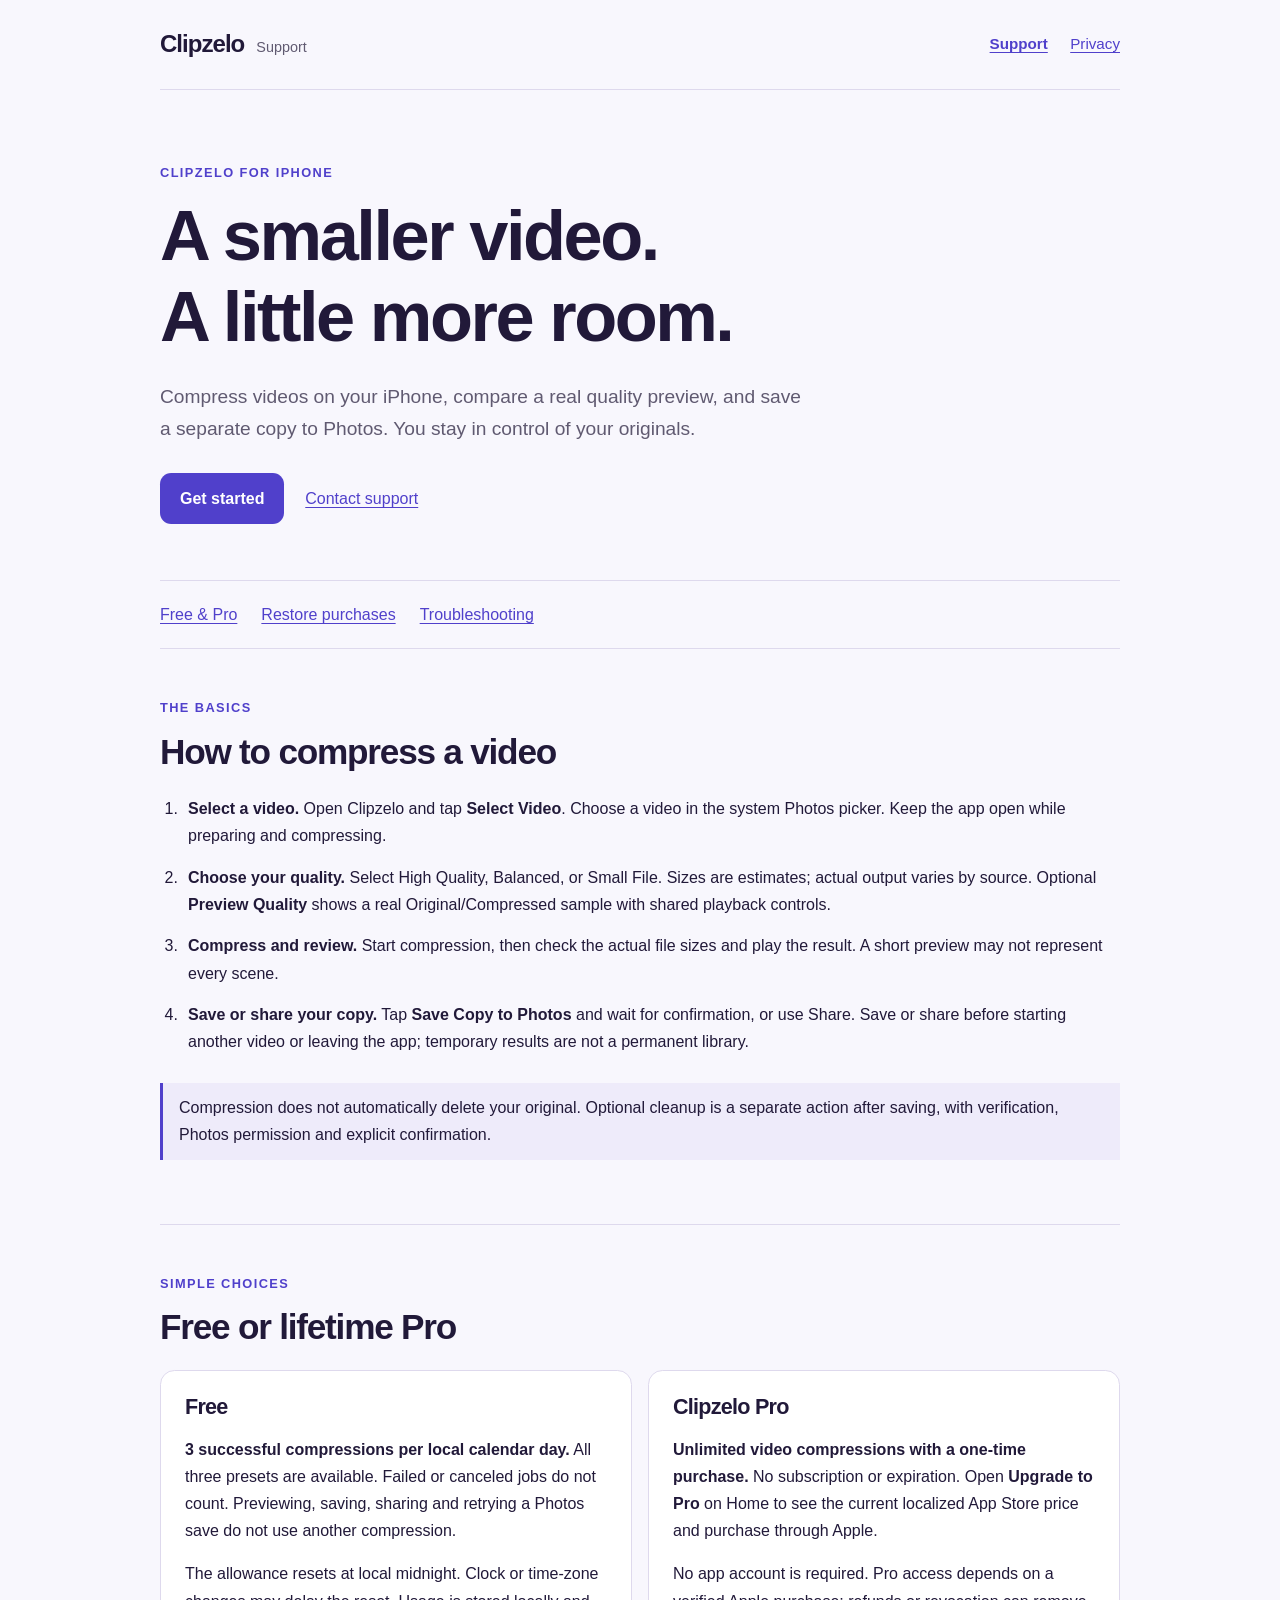
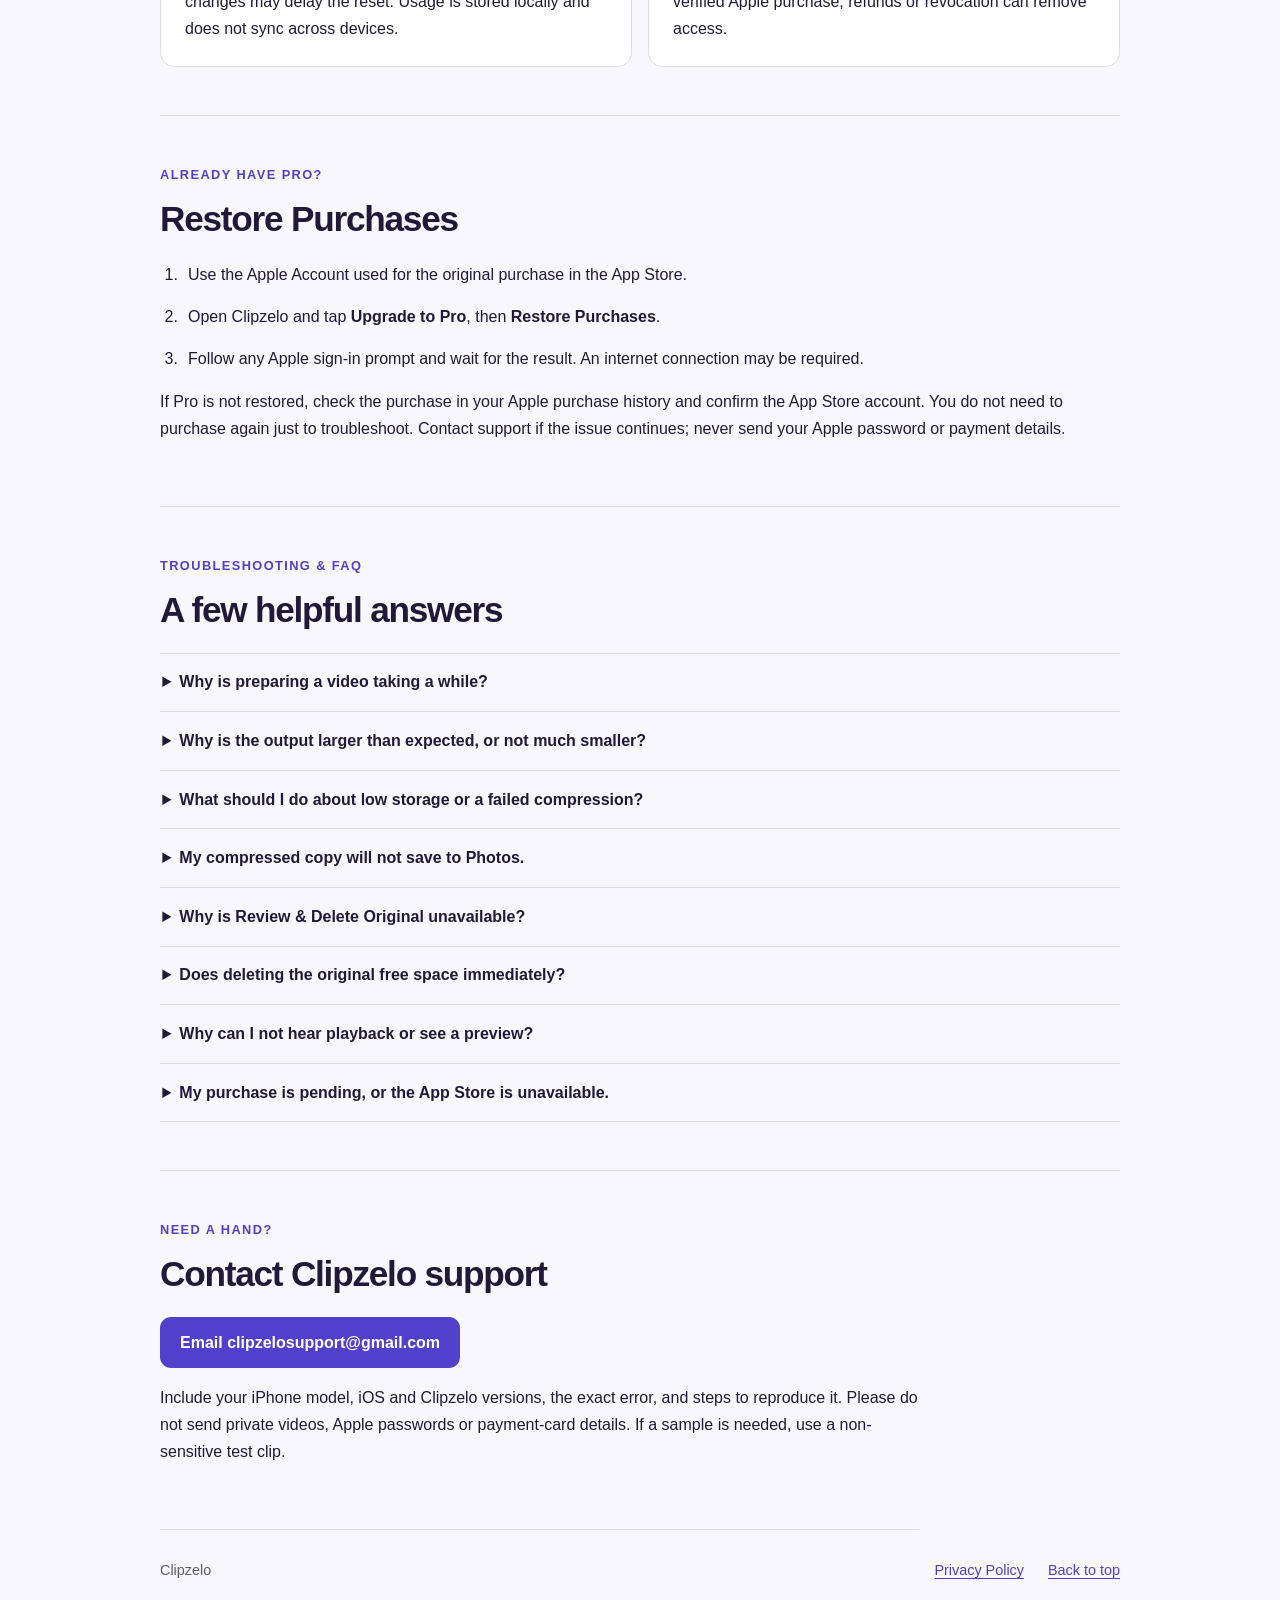
==== index.html @ e911d6bf "Publish Clipzelo support and privacy pages" ====
<!doctype html>
<html lang="en">
<head>
  <meta charset="utf-8">
  <meta name="viewport" content="width=device-width, initial-scale=1">
  <meta name="description" content="Clipzelo support: compress videos on your iPhone, understand Free and Pro, restore purchases, and find troubleshooting help.">
  <meta name="referrer" content="no-referrer">
  <title>Clipzelo Support</title>
  <link rel="stylesheet" href="styles.css">
</head>
<body>
  <a class="skip" href="#main">Skip to content</a>
  <header class="site-header wrap">
    <a class="brand" href="./" aria-label="Clipzelo Support home">Clipzelo<span>Support</span></a>
    <nav aria-label="Main navigation"><a href="./" aria-current="page">Support</a><a href="privacy.html">Privacy</a></nav>
  </header>
  <main id="main" class="wrap">
    <section class="intro" aria-labelledby="welcome">
      <p class="eyebrow">Clipzelo for iPhone</p>
      <h1 id="welcome">A smaller video.<br>A little more room.</h1>
      <p class="lead">Compress videos on your iPhone, compare a real quality preview, and save a separate copy to Photos. You stay in control of your originals.</p>
      <a class="button" href="#getting-started">Get started</a><a class="text-link" href="#contact">Contact support</a>
    </section>
    <div class="section-nav" aria-label="On this page"><a href="#plans">Free &amp; Pro</a><a href="#restore">Restore purchases</a><a href="#faq">Troubleshooting</a></div>
    <section id="getting-started" aria-labelledby="steps-title">
      <p class="eyebrow">The basics</p><h2 id="steps-title">How to compress a video</h2>
      <ol class="steps">
        <li><strong>Select a video.</strong> Open Clipzelo and tap <em>Select Video</em>. Choose a video in the system Photos picker. Keep the app open while preparing and compressing.</li>
        <li><strong>Choose your quality.</strong> Select High Quality, Balanced, or Small File. Sizes are estimates; actual output varies by source. Optional <em>Preview Quality</em> shows a real Original/Compressed sample with shared playback controls.</li>
        <li><strong>Compress and review.</strong> Start compression, then check the actual file sizes and play the result. A short preview may not represent every scene.</li>
        <li><strong>Save or share your copy.</strong> Tap <em>Save Copy to Photos</em> and wait for confirmation, or use Share. Save or share before starting another video or leaving the app; temporary results are not a permanent library.</li>
      </ol>
      <p class="note">Compression does not automatically delete your original. Optional cleanup is a separate action after saving, with verification, Photos permission and explicit confirmation.</p>
    </section>
    <section id="plans" aria-labelledby="plans-title">
      <p class="eyebrow">Simple choices</p><h2 id="plans-title">Free or lifetime Pro</h2>
      <div class="plans">
        <article><h3>Free</h3><p><strong>3 successful compressions per local calendar day.</strong> All three presets are available. Failed or canceled jobs do not count. Previewing, saving, sharing and retrying a Photos save do not use another compression.</p><p>The allowance resets at local midnight. Clock or time-zone changes may delay the reset. Usage is stored locally and does not sync across devices.</p></article>
        <article><h3>Clipzelo Pro</h3><p><strong>Unlimited video compressions with a one-time purchase.</strong> No subscription or expiration. Open <em>Upgrade to Pro</em> on Home to see the current localized App Store price and purchase through Apple.</p><p>No app account is required. Pro access depends on a verified Apple purchase; refunds or revocation can remove access.</p></article>
      </div>
    </section>
    <section id="restore" aria-labelledby="restore-title">
      <p class="eyebrow">Already have Pro?</p><h2 id="restore-title">Restore Purchases</h2>
      <ol>
        <li>Use the Apple Account used for the original purchase in the App Store.</li>
        <li>Open Clipzelo and tap <em>Upgrade to Pro</em>, then <em>Restore Purchases</em>.</li>
        <li>Follow any Apple sign-in prompt and wait for the result. An internet connection may be required.</li>
      </ol>
      <p>If Pro is not restored, check the purchase in your Apple purchase history and confirm the App Store account. You do not need to purchase again just to troubleshoot. Contact support if the issue continues; never send your Apple password or payment details.</p>
    </section>
    <section id="faq" aria-labelledby="faq-title">
      <p class="eyebrow">Troubleshooting &amp; FAQ</p><h2 id="faq-title">A few helpful answers</h2>
      <details><summary>Why is preparing a video taking a while?</summary><p>A video may need to be retrieved from iCloud Photos before Clipzelo can analyze it. Progress can be indeterminate; a delay alone does not prove a download is happening. Check connectivity and free storage. Cancel returns you to selection, but Photos may continue its underlying transfer. Photos may use cellular under your system settings; Clipzelo does not offer a Wi-Fi-only guarantee.</p></details>
      <details><summary>Why is the output larger than expected, or not much smaller?</summary><p>Estimates are approximate. Source codec, bitrate, resolution, frame rate, audio and HDR affect the result. An already efficient video may not shrink or may get larger. Try a different preset and review its actual result; smaller files can trade away visual detail. There is no guaranteed compression ratio.</p></details>
      <details><summary>What should I do about low storage or a failed compression?</summary><p>Free space in iPhone Settings, close other storage-heavy tasks and retry with a disposable or shorter video to isolate the issue. Temporary source, output and Photos-save copies can require more space than the final file. Clipzelo's storage estimates are approximate. Original videos are never automatically deleted to recover space.</p></details>
      <details><summary>My compressed copy will not save to Photos.</summary><p>Check available storage and Clipzelo's Photos permission in iPhone Settings. Retry saving from the existing result if available, or use Share to save elsewhere. A failed Photos save is not a saved copy. Do not delete the original unless you have reviewed a successfully saved copy.</p></details>
      <details><summary>Why is Review &amp; Delete Original unavailable?</summary><p>Cleanup requires a successfully saved and verified compressed copy, a resolvable exact original video and appropriate Photos access. Limited access may exclude that original, or the system picker may not supply its identifier. Keep both videos or review them manually in Photos; Clipzelo will not guess which asset to delete.</p></details>
      <details><summary>Does deleting the original free space immediately?</summary><p>Usually it moves to Recently Deleted, and iCloud Photos may sync deletion across devices. Space may not be reclaimed immediately. To review Recently Deleted, open Photos, find Recently Deleted under Utilities, and follow Apple's unlock and deletion controls. Only permanently delete media you are sure you no longer need; Clipzelo never empties Recently Deleted.</p></details>
      <details><summary>Why can I not hear playback or see a preview?</summary><p>Check device volume and audio routing, such as Bluetooth headphones. Quality comparisons start paused and muted; use full-result playback to review audio. A source may have no audio. Unsupported media or encoder settings can prevent preview/compression; keep the original and try another video. For a persistent problem, contact support with the error text.</p></details>
      <details><summary>My purchase is pending, or the App Store is unavailable.</summary><p>A pending purchase, including Ask to Buy, unlocks Pro only after Apple approval and verification. Canceling a purchase does not buy Pro. If products cannot load, check connectivity, try later, or use Restore Purchases for an existing purchase. Previously completed results remain available to save or share while they remain in the app.</p></details>
    </section>
    <section id="contact" class="contact" aria-labelledby="contact-title">
      <p class="eyebrow">Need a hand?</p><h2 id="contact-title">Contact Clipzelo support</h2>
      <p><a class="button" href="mailto:clipzelosupport@gmail.com">Email clipzelosupport@gmail.com</a></p>
      <p>Include your iPhone model, iOS and Clipzelo versions, the exact error, and steps to reproduce it. Please do not send private videos, Apple passwords or payment-card details. If a sample is needed, use a non-sensitive test clip.</p>
    </section>
  </main>
  <footer class="wrap"><span>Clipzelo</span><a href="privacy.html">Privacy Policy</a><a href="#main">Back to top</a></footer>
</body>
</html>
---- styles.css ----
:root{color-scheme:light;--ink:#211939;--muted:#605a71;--accent:#5040cb;--paper:#f8f7fd;--line:#ded9ed;--white:#fff}
*{box-sizing:border-box}html{scroll-padding-top:1.5rem}body{margin:0;background:var(--paper);color:var(--ink);font:1rem/1.7 -apple-system,BlinkMacSystemFont,"Segoe UI",sans-serif}a{color:var(--accent);text-underline-offset:.2em}a:hover{text-decoration-thickness:2px}a:focus-visible,summary:focus-visible{outline:3px solid var(--accent);outline-offset:5px;border-radius:3px}.wrap{width:min(100% - 3rem,960px);margin-inline:auto}.site-header{display:flex;align-items:center;justify-content:space-between;gap:1.5rem;padding-block:1.5rem;border-bottom:1px solid var(--line)}.brand{color:var(--ink);font-weight:750;font-size:1.5rem;text-decoration:none;letter-spacing:-.04em}.brand span{margin-left:.75rem;font-weight:400;font-size:.9rem;letter-spacing:0;color:var(--muted)}nav{display:flex;gap:1.4rem}nav a{font-size:.95rem}nav a[aria-current]{font-weight:700}.intro{padding-block:4.5rem 3.5rem;max-width:760px}.eyebrow{margin:0 0 .8rem;color:var(--accent);font-size:.8rem;letter-spacing:.11em;text-transform:uppercase;font-weight:700}h1,h2,h3{line-height:1.15;letter-spacing:-.035em}h1{font-size:clamp(2.4rem,7vw,4.4rem);margin:0 0 1.4rem;font-weight:750}h2{font-size:clamp(1.7rem,4vw,2.2rem);margin:0 0 1.4rem}h3{font-size:1.35rem;margin:0 0 1rem}p{margin:0 0 1rem}.lead{font-size:1.2rem;color:var(--muted);max-width:650px;margin-bottom:1.7rem}.button{display:inline-block;background:var(--accent);color:var(--white);text-decoration:none;font-weight:650;padding:.75rem 1.25rem;border-radius:.7rem;min-height:48px}.button:hover{background:#3d2faa}.text-link{display:inline-block;margin:.75rem 0 .75rem 1.3rem}.section-nav{display:flex;flex-wrap:wrap;gap:.4rem 1.5rem;border-block:1px solid var(--line);padding:1rem 0}.section-nav a{padding:.25rem 0}section:not(.intro){padding-block:3rem;border-bottom:1px solid var(--line)}ol{padding-left:1.4rem}li{padding-left:.35rem;margin-bottom:.9rem}li:last-child{margin-bottom:0}em{font-style:normal;font-weight:600}.note{border-left:3px solid var(--accent);padding:.7rem 1rem;background:#eeebfa;margin-top:1.7rem}.plans{display:grid;grid-template-columns:1fr 1fr;gap:1rem}.plans article{padding:1.5rem;background:var(--white);border:1px solid var(--line);border-radius:.9rem}.plans p:last-child{margin-bottom:0}details{border-top:1px solid var(--line)}details:last-child{border-bottom:1px solid var(--line)}summary{cursor:pointer;padding:1.05rem .15rem;font-weight:650;line-height:1.5}details p{padding:.1rem 1.3rem .9rem .15rem;color:var(--muted)}.contact{max-width:760px}.muted{color:var(--muted);font-size:.9rem}.policy{max-width:780px}.policy .intro{padding-bottom:1.8rem}.policy section:not(.intro){padding-block:2rem}.policy h2{font-size:1.6rem}footer{display:flex;flex-wrap:wrap;gap:.5rem 1.5rem;padding-block:1.7rem 2.5rem;font-size:.9rem;color:var(--muted)}footer span{margin-right:auto}.skip{position:absolute;left:1rem;top:-5rem;background:var(--white);padding:.7rem;z-index:2}.skip:focus{top:1rem}@media(max-width:600px){.wrap{width:calc(100% - 2rem)}.site-header{gap:1rem;padding-block:1.1rem}.brand span{display:none}nav{gap:1rem}.intro{padding-block:3rem 2.4rem}.plans{grid-template-columns:1fr}section:not(.intro){padding-block:2.3rem}.text-link{margin-left:1rem}.plans article{padding:1.3rem}footer span{flex-basis:100%}}@media(prefers-reduced-motion:no-preference){html{scroll-behavior:smooth}}
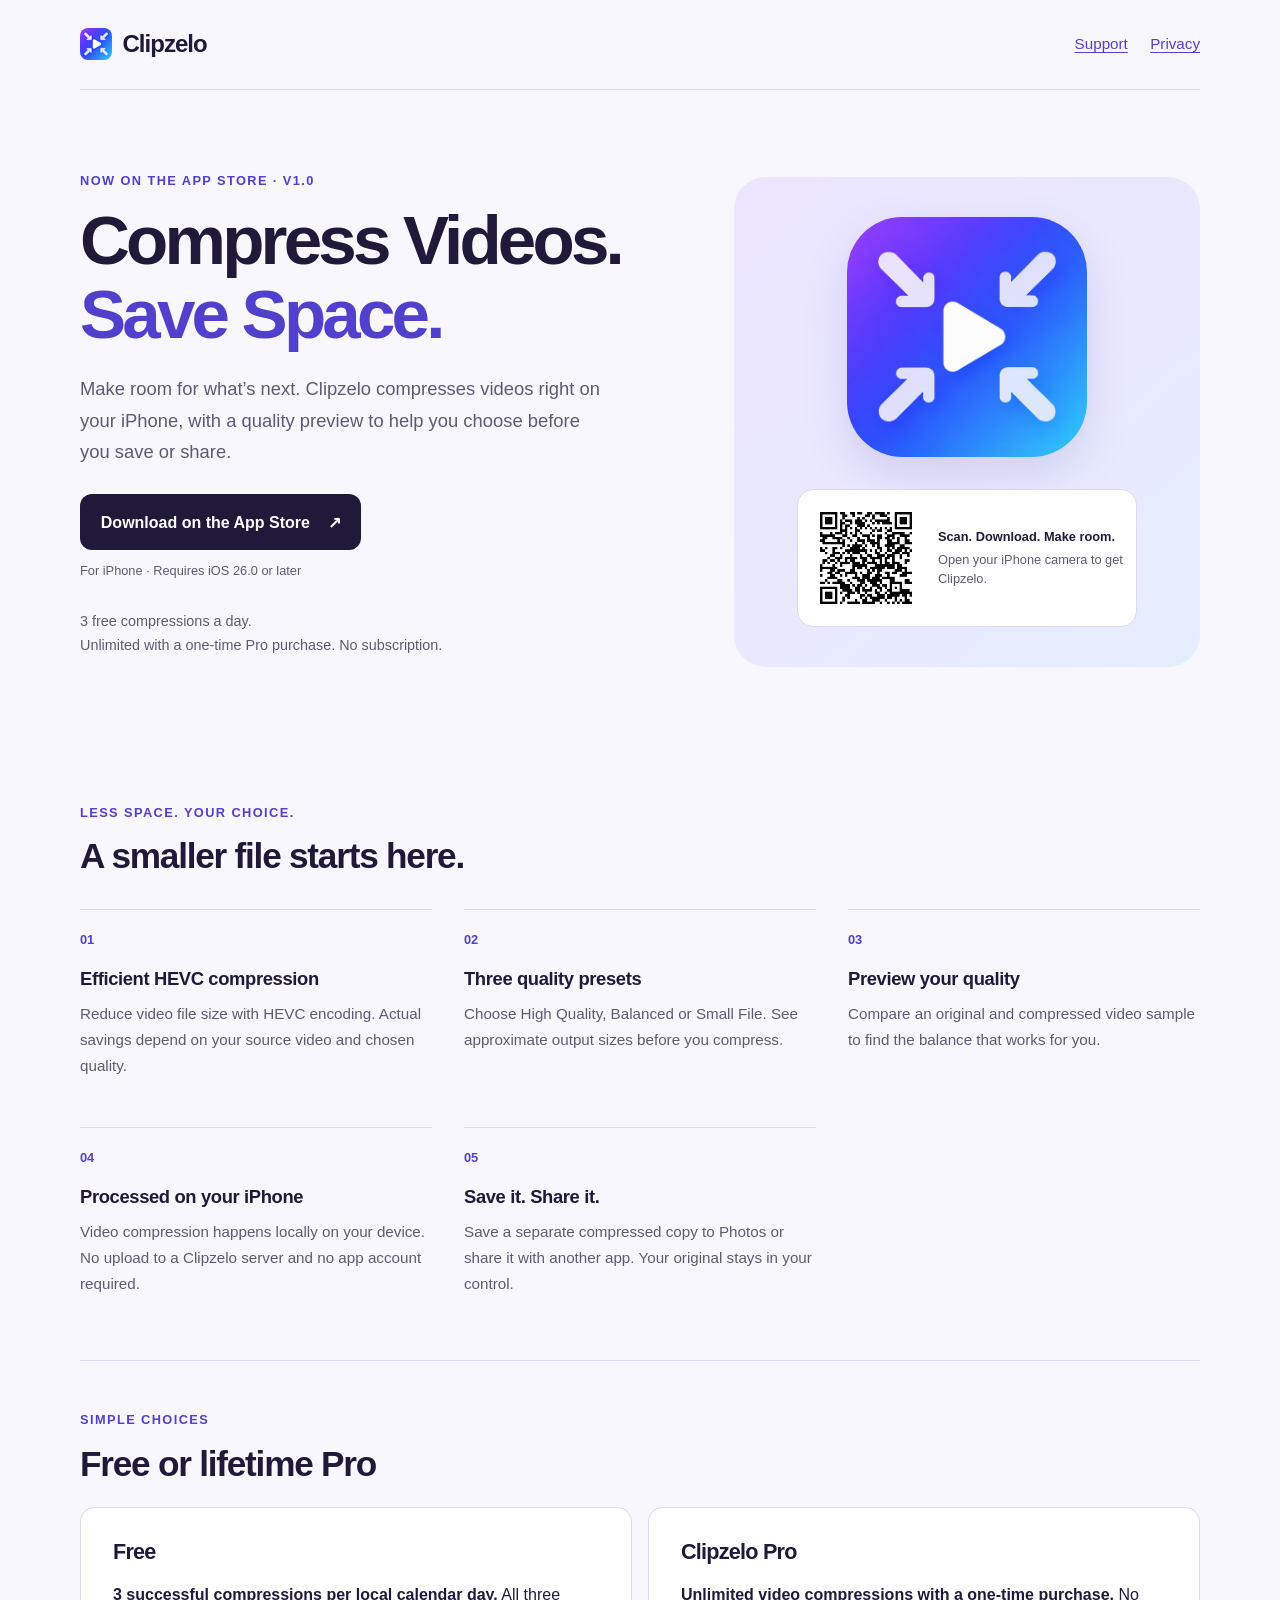
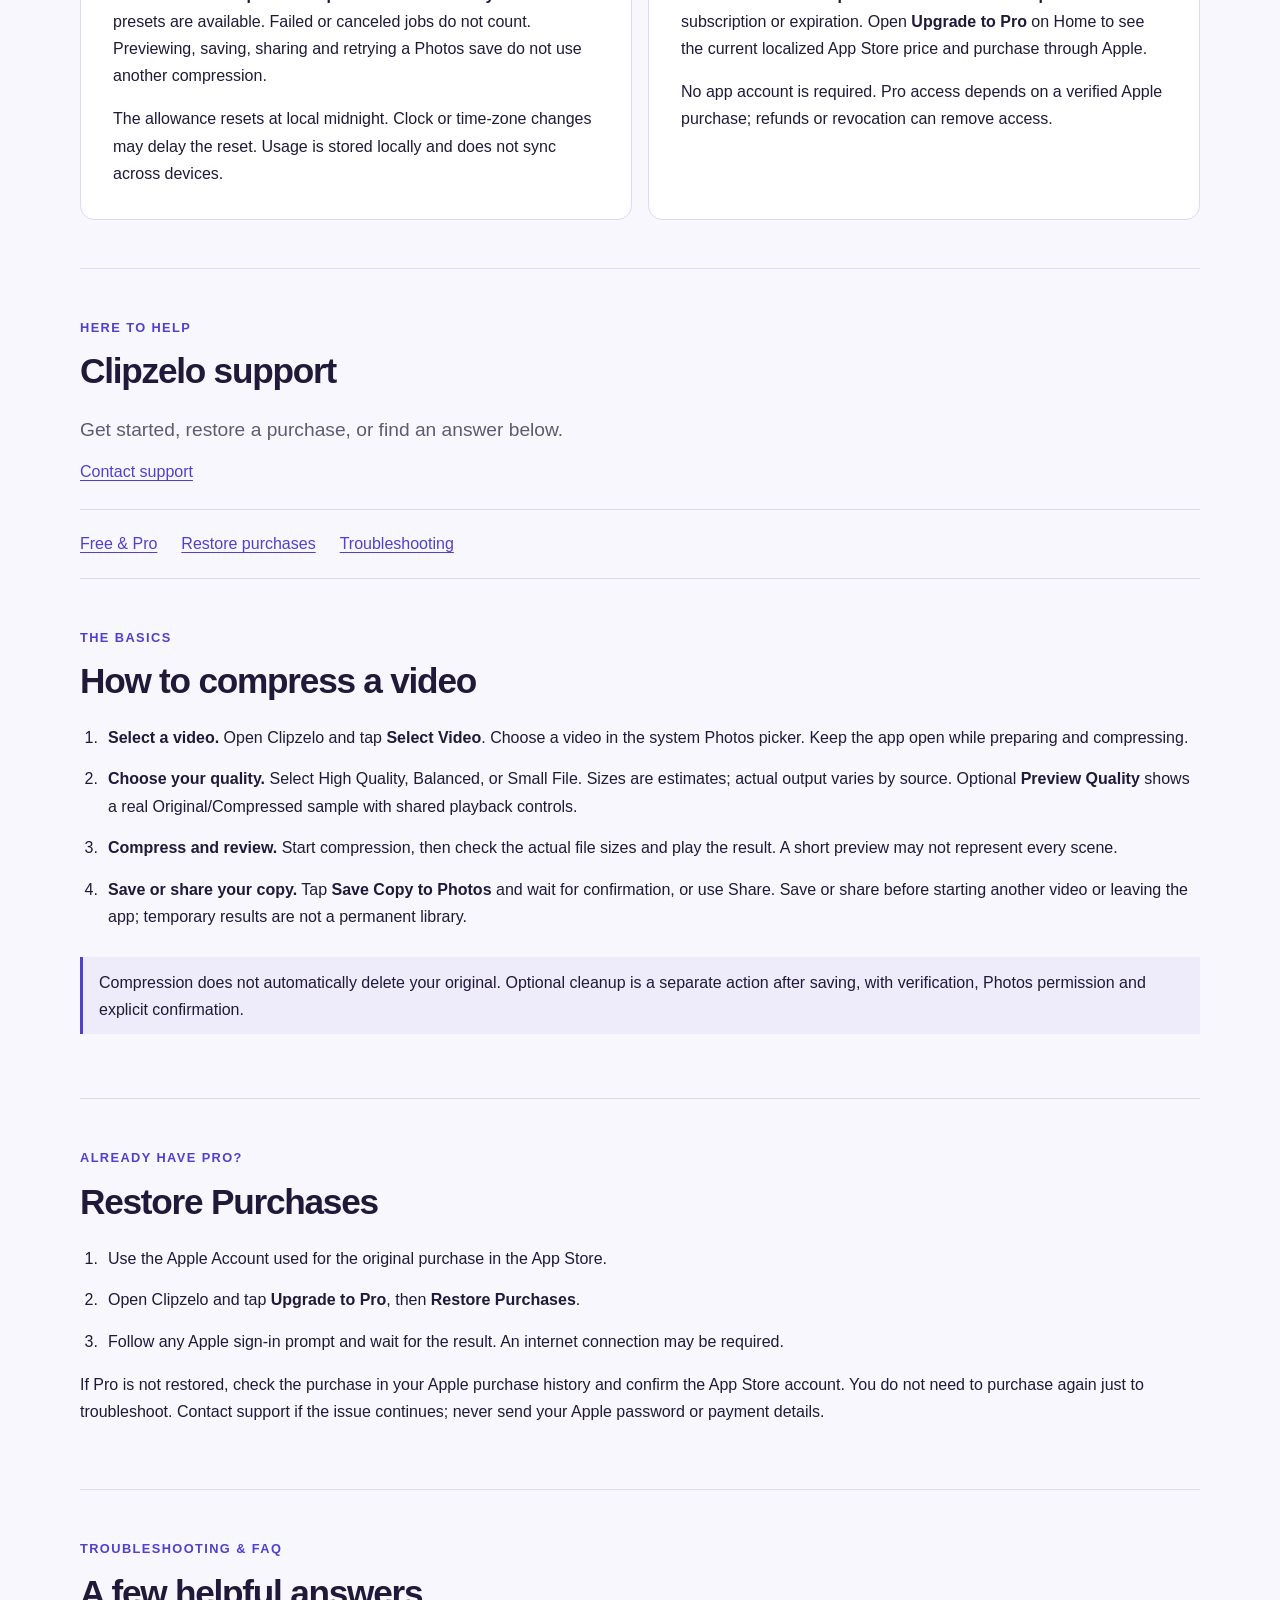
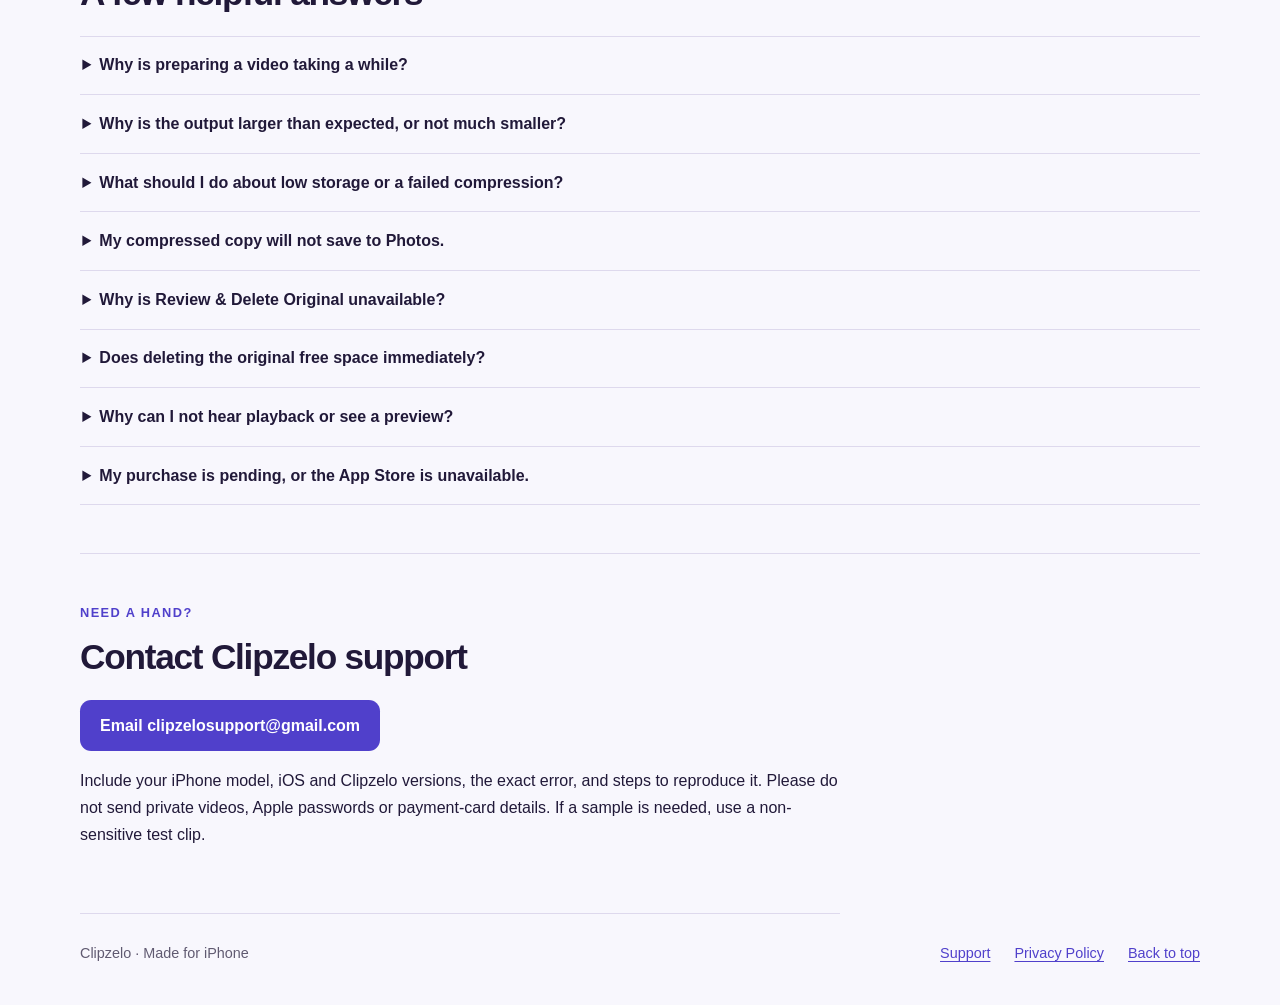
==== commit 18778691: "Add App Store launch landing page while preserving support URLs" ====
--- a/index.html
+++ b/index.html
@@ -3,23 +3,70 @@
 <head>
   <meta charset="utf-8">
   <meta name="viewport" content="width=device-width, initial-scale=1">
-  <meta name="description" content="Clipzelo support: compress videos on your iPhone, understand Free and Pro, restore purchases, and find troubleshooting help.">
+  <meta name="description" content="Compress videos on your iPhone with HEVC, three quality presets and a video preview. Get 3 free compressions daily, or unlimited with one-time Pro.">
   <meta name="referrer" content="no-referrer">
-  <title>Clipzelo Support</title>
+  <title>Clipzelo — Compress Videos. Save Space.</title>
+  <link rel="canonical" href="https://liuyuw.github.io/clipzelo-support/">
+  <meta property="og:type" content="website">
+  <meta property="og:site_name" content="Clipzelo">
+  <meta property="og:title" content="Clipzelo — Compress Videos. Save Space.">
+  <meta property="og:description" content="On-device video compression for iPhone. Preview your quality, save a smaller copy, and share. 3 free compressions daily. One-time Pro for unlimited.">
+  <meta property="og:url" content="https://liuyuw.github.io/clipzelo-support/">
+  <meta property="og:image" content="https://liuyuw.github.io/clipzelo-support/assets/app-icon.png">
+  <meta property="og:image:width" content="512">
+  <meta property="og:image:height" content="512">
+  <meta property="og:image:alt" content="Clipzelo app icon: inward arrows around a play symbol on a purple and blue background">
+  <meta name="twitter:card" content="summary">
+  <link rel="icon" type="image/png" sizes="32x32" href="assets/favicon.png">
+  <link rel="apple-touch-icon" sizes="180x180" href="assets/apple-touch-icon.png">
   <link rel="stylesheet" href="styles.css">
 </head>
-<body>
+<body class="landing">
   <a class="skip" href="#main">Skip to content</a>
   <header class="site-header wrap">
-    <a class="brand" href="./" aria-label="Clipzelo Support home">Clipzelo<span>Support</span></a>
-    <nav aria-label="Main navigation"><a href="./" aria-current="page">Support</a><a href="privacy.html">Privacy</a></nav>
+    <a class="brand product-brand" href="./" aria-label="Clipzelo home"><img src="assets/favicon.png" width="32" height="32" alt="">Clipzelo</a>
+    <nav aria-label="Main navigation"><a href="#support">Support</a><a href="privacy.html">Privacy</a></nav>
   </header>
   <main id="main" class="wrap">
-    <section class="intro" aria-labelledby="welcome">
-      <p class="eyebrow">Clipzelo for iPhone</p>
-      <h1 id="welcome">A smaller video.<br>A little more room.</h1>
-      <p class="lead">Compress videos on your iPhone, compare a real quality preview, and save a separate copy to Photos. You stay in control of your originals.</p>
-      <a class="button" href="#getting-started">Get started</a><a class="text-link" href="#contact">Contact support</a>
+    <section class="hero" aria-labelledby="welcome">
+      <div class="hero-copy">
+        <p class="eyebrow">Now on the App Store · v1.0</p>
+        <h1 id="welcome">Compress Videos.<br><span>Save Space.</span></h1>
+        <p class="lead">Make room for what’s next. Clipzelo compresses videos right on your iPhone, with a quality preview to help you choose before you save or share.</p>
+        <a class="store-link" href="https://apps.apple.com/us/app/clipzelo-video-compressor/id6824147929">Download on the App Store <span aria-hidden="true">↗</span></a>
+        <p class="download-note">For iPhone · Requires iOS 26.0 or later</p>
+        <p class="hero-plan">3 free compressions a day.<br>Unlimited with a one-time Pro purchase. No subscription.</p>
+      </div>
+      <div class="hero-art">
+        <img class="app-icon" src="assets/app-icon.png" width="512" height="512" alt="Clipzelo app icon: inward arrows around a play symbol">
+        <div class="qr-card">
+          <a href="https://apps.apple.com/us/app/clipzelo-video-compressor/id6824147929" aria-label="Open Clipzelo on the App Store"><img src="assets/app-store-qr.png" width="360" height="360" alt="QR code linking to Clipzelo’s official App Store page"></a>
+          <p><strong>Scan. Download. Make room.</strong><br>Open your iPhone camera to get Clipzelo.</p>
+        </div>
+      </div>
+    </section>
+    <section class="features-section" aria-labelledby="features-title">
+      <p class="eyebrow">Less space. Your choice.</p>
+      <h2 id="features-title">A smaller file starts here.</h2>
+      <div class="features">
+        <article><span class="feature-number" aria-hidden="true">01</span><h3>Efficient HEVC compression</h3><p>Reduce video file size with HEVC encoding. Actual savings depend on your source video and chosen quality.</p></article>
+        <article><span class="feature-number" aria-hidden="true">02</span><h3>Three quality presets</h3><p>Choose High Quality, Balanced or Small File. See approximate output sizes before you compress.</p></article>
+        <article><span class="feature-number" aria-hidden="true">03</span><h3>Preview your quality</h3><p>Compare an original and compressed video sample to find the balance that works for you.</p></article>
+        <article><span class="feature-number" aria-hidden="true">04</span><h3>Processed on your iPhone</h3><p>Video compression happens locally on your device. No upload to a Clipzelo server and no app account required.</p></article>
+        <article><span class="feature-number" aria-hidden="true">05</span><h3>Save it. Share it.</h3><p>Save a separate compressed copy to Photos or share it with another app. Your original stays in your control.</p></article>
+      </div>
+    </section>
+    <section id="plans" aria-labelledby="plans-title">
+      <p class="eyebrow">Simple choices</p><h2 id="plans-title">Free or lifetime Pro</h2>
+      <div class="plans">
+        <article><h3>Free</h3><p><strong>3 successful compressions per local calendar day.</strong> All three presets are available. Failed or canceled jobs do not count. Previewing, saving, sharing and retrying a Photos save do not use another compression.</p><p>The allowance resets at local midnight. Clock or time-zone changes may delay the reset. Usage is stored locally and does not sync across devices.</p></article>
+        <article><h3>Clipzelo Pro</h3><p><strong>Unlimited video compressions with a one-time purchase.</strong> No subscription or expiration. Open <em>Upgrade to Pro</em> on Home to see the current localized App Store price and purchase through Apple.</p><p>No app account is required. Pro access depends on a verified Apple purchase; refunds or revocation can remove access.</p></article>
+      </div>
+    </section>
+    <section id="support" class="support-intro" aria-labelledby="support-title">
+      <p class="eyebrow">Here to help</p><h2 id="support-title">Clipzelo support</h2>
+      <p class="lead">Get started, restore a purchase, or find an answer below.</p>
+      <a href="#contact">Contact support</a>
     </section>
     <div class="section-nav" aria-label="On this page"><a href="#plans">Free &amp; Pro</a><a href="#restore">Restore purchases</a><a href="#faq">Troubleshooting</a></div>
     <section id="getting-started" aria-labelledby="steps-title">
@@ -31,13 +78,6 @@
         <li><strong>Save or share your copy.</strong> Tap <em>Save Copy to Photos</em> and wait for confirmation, or use Share. Save or share before starting another video or leaving the app; temporary results are not a permanent library.</li>
       </ol>
       <p class="note">Compression does not automatically delete your original. Optional cleanup is a separate action after saving, with verification, Photos permission and explicit confirmation.</p>
-    </section>
-    <section id="plans" aria-labelledby="plans-title">
-      <p class="eyebrow">Simple choices</p><h2 id="plans-title">Free or lifetime Pro</h2>
-      <div class="plans">
-        <article><h3>Free</h3><p><strong>3 successful compressions per local calendar day.</strong> All three presets are available. Failed or canceled jobs do not count. Previewing, saving, sharing and retrying a Photos save do not use another compression.</p><p>The allowance resets at local midnight. Clock or time-zone changes may delay the reset. Usage is stored locally and does not sync across devices.</p></article>
-        <article><h3>Clipzelo Pro</h3><p><strong>Unlimited video compressions with a one-time purchase.</strong> No subscription or expiration. Open <em>Upgrade to Pro</em> on Home to see the current localized App Store price and purchase through Apple.</p><p>No app account is required. Pro access depends on a verified Apple purchase; refunds or revocation can remove access.</p></article>
-      </div>
     </section>
     <section id="restore" aria-labelledby="restore-title">
       <p class="eyebrow">Already have Pro?</p><h2 id="restore-title">Restore Purchases</h2>
@@ -65,6 +105,6 @@
       <p>Include your iPhone model, iOS and Clipzelo versions, the exact error, and steps to reproduce it. Please do not send private videos, Apple passwords or payment-card details. If a sample is needed, use a non-sensitive test clip.</p>
     </section>
   </main>
-  <footer class="wrap"><span>Clipzelo</span><a href="privacy.html">Privacy Policy</a><a href="#main">Back to top</a></footer>
+  <footer class="wrap"><span>Clipzelo · Made for iPhone</span><a href="#support">Support</a><a href="privacy.html">Privacy Policy</a><a href="#main">Back to top</a></footer>
 </body>
 </html>
--- a/styles.css
+++ b/styles.css
@@ -1,2 +1,46 @@
 :root{color-scheme:light;--ink:#211939;--muted:#605a71;--accent:#5040cb;--paper:#f8f7fd;--line:#ded9ed;--white:#fff}
 *{box-sizing:border-box}html{scroll-padding-top:1.5rem}body{margin:0;background:var(--paper);color:var(--ink);font:1rem/1.7 -apple-system,BlinkMacSystemFont,"Segoe UI",sans-serif}a{color:var(--accent);text-underline-offset:.2em}a:hover{text-decoration-thickness:2px}a:focus-visible,summary:focus-visible{outline:3px solid var(--accent);outline-offset:5px;border-radius:3px}.wrap{width:min(100% - 3rem,960px);margin-inline:auto}.site-header{display:flex;align-items:center;justify-content:space-between;gap:1.5rem;padding-block:1.5rem;border-bottom:1px solid var(--line)}.brand{color:var(--ink);font-weight:750;font-size:1.5rem;text-decoration:none;letter-spacing:-.04em}.brand span{margin-left:.75rem;font-weight:400;font-size:.9rem;letter-spacing:0;color:var(--muted)}nav{display:flex;gap:1.4rem}nav a{font-size:.95rem}nav a[aria-current]{font-weight:700}.intro{padding-block:4.5rem 3.5rem;max-width:760px}.eyebrow{margin:0 0 .8rem;color:var(--accent);font-size:.8rem;letter-spacing:.11em;text-transform:uppercase;font-weight:700}h1,h2,h3{line-height:1.15;letter-spacing:-.035em}h1{font-size:clamp(2.4rem,7vw,4.4rem);margin:0 0 1.4rem;font-weight:750}h2{font-size:clamp(1.7rem,4vw,2.2rem);margin:0 0 1.4rem}h3{font-size:1.35rem;margin:0 0 1rem}p{margin:0 0 1rem}.lead{font-size:1.2rem;color:var(--muted);max-width:650px;margin-bottom:1.7rem}.button{display:inline-block;background:var(--accent);color:var(--white);text-decoration:none;font-weight:650;padding:.75rem 1.25rem;border-radius:.7rem;min-height:48px}.button:hover{background:#3d2faa}.text-link{display:inline-block;margin:.75rem 0 .75rem 1.3rem}.section-nav{display:flex;flex-wrap:wrap;gap:.4rem 1.5rem;border-block:1px solid var(--line);padding:1rem 0}.section-nav a{padding:.25rem 0}section:not(.intro){padding-block:3rem;border-bottom:1px solid var(--line)}ol{padding-left:1.4rem}li{padding-left:.35rem;margin-bottom:.9rem}li:last-child{margin-bottom:0}em{font-style:normal;font-weight:600}.note{border-left:3px solid var(--accent);padding:.7rem 1rem;background:#eeebfa;margin-top:1.7rem}.plans{display:grid;grid-template-columns:1fr 1fr;gap:1rem}.plans article{padding:1.5rem;background:var(--white);border:1px solid var(--line);border-radius:.9rem}.plans p:last-child{margin-bottom:0}details{border-top:1px solid var(--line)}details:last-child{border-bottom:1px solid var(--line)}summary{cursor:pointer;padding:1.05rem .15rem;font-weight:650;line-height:1.5}details p{padding:.1rem 1.3rem .9rem .15rem;color:var(--muted)}.contact{max-width:760px}.muted{color:var(--muted);font-size:.9rem}.policy{max-width:780px}.policy .intro{padding-bottom:1.8rem}.policy section:not(.intro){padding-block:2rem}.policy h2{font-size:1.6rem}footer{display:flex;flex-wrap:wrap;gap:.5rem 1.5rem;padding-block:1.7rem 2.5rem;font-size:.9rem;color:var(--muted)}footer span{margin-right:auto}.skip{position:absolute;left:1rem;top:-5rem;background:var(--white);padding:.7rem;z-index:2}.skip:focus{top:1rem}@media(max-width:600px){.wrap{width:calc(100% - 2rem)}.site-header{gap:1rem;padding-block:1.1rem}.brand span{display:none}nav{gap:1rem}.intro{padding-block:3rem 2.4rem}.plans{grid-template-columns:1fr}section:not(.intro){padding-block:2.3rem}.text-link{margin-left:1rem}.plans article{padding:1.3rem}footer span{flex-basis:100%}}@media(prefers-reduced-motion:no-preference){html{scroll-behavior:smooth}}
+
+/* Product landing page; the original support and policy styles remain shared. */
+.landing .wrap{max-width:1120px;width:min(100% - 3rem,1120px)}
+.product-brand{display:inline-flex;align-items:center;gap:.65rem}
+.product-brand img{border-radius:8px}
+.landing .hero{display:grid;grid-template-columns:1.3fr 1fr;align-items:center;gap:3rem;padding-block:5rem;border:0}
+.hero h1{font-size:clamp(2.8rem,5.4vw,4.8rem);line-height:1.06;letter-spacing:-.055em}
+.hero h1 span{color:var(--accent)}
+.hero .lead{max-width:530px;font-size:1.15rem}
+.store-link{display:inline-flex;align-items:center;gap:1.1rem;padding:.9rem 1.3rem;border-radius:.75rem;background:#211939;color:white;text-decoration:none;font-size:1rem;font-weight:650;min-height:52px}
+.store-link:hover{background:#3d2faa}
+.download-note{font-size:.8rem;color:var(--muted);margin:.6rem 0 1.7rem}
+.hero-plan{font-size:.9rem;color:var(--muted)}
+.hero-art{display:flex;flex-direction:column;align-items:center;gap:2rem;padding:2.5rem 1rem;background:linear-gradient(140deg,#ece5ff,#e6edff);border-radius:2rem}
+.app-icon{width:clamp(150px,19vw,240px);height:auto;border-radius:23%;box-shadow:0 18px 45px #473d9d26}
+.qr-card{display:flex;align-items:center;gap:1rem;background:white;border:1px solid var(--line);border-radius:1rem;padding:.75rem;max-width:340px}
+.qr-card a{flex-shrink:0;display:block;line-height:0;border-radius:.3rem}
+.qr-card img{width:112px;height:112px}
+.qr-card p{margin:0;font-size:.8rem;line-height:1.5;color:var(--muted)}
+.qr-card strong{display:inline-block;color:var(--ink);margin-bottom:.25rem}
+.features{display:grid;grid-template-columns:repeat(3,1fr);gap:2rem;margin-top:2rem}
+.features article{border-top:1px solid var(--line);padding-top:1.2rem}
+.feature-number{display:block;color:var(--accent);font-size:.8rem;font-weight:700;margin-bottom:1rem}
+.features h3{font-size:1.15rem;line-height:1.3;letter-spacing:-.02em;margin-bottom:.65rem}
+.features p{color:var(--muted);font-size:.95rem}
+.landing .plans article{padding:2rem}
+.landing .support-intro{border-bottom:0;padding-bottom:1.5rem}
+.support-intro .lead{margin-bottom:.7rem}
+@media(max-width:800px){
+  .landing .hero{grid-template-columns:1fr;gap:2rem;padding-block:3rem}
+  .hero-copy{max-width:620px}
+  .hero-art{grid-row:1;padding:1.25rem;background:none;align-items:flex-start}
+  .app-icon{width:112px}
+  .qr-card{display:none}
+  .features{grid-template-columns:repeat(2,1fr);gap:1.5rem}
+}
+@media(max-width:600px){
+  .landing .wrap{width:calc(100% - 2rem)}
+  .landing .hero{gap:1rem;padding-top:2rem}
+  .hero-art{padding:0 0 1rem}
+  .features{grid-template-columns:1fr;gap:1rem}
+  .landing .plans article{padding:1.3rem}
+  .contact .button{overflow-wrap:anywhere}
+}
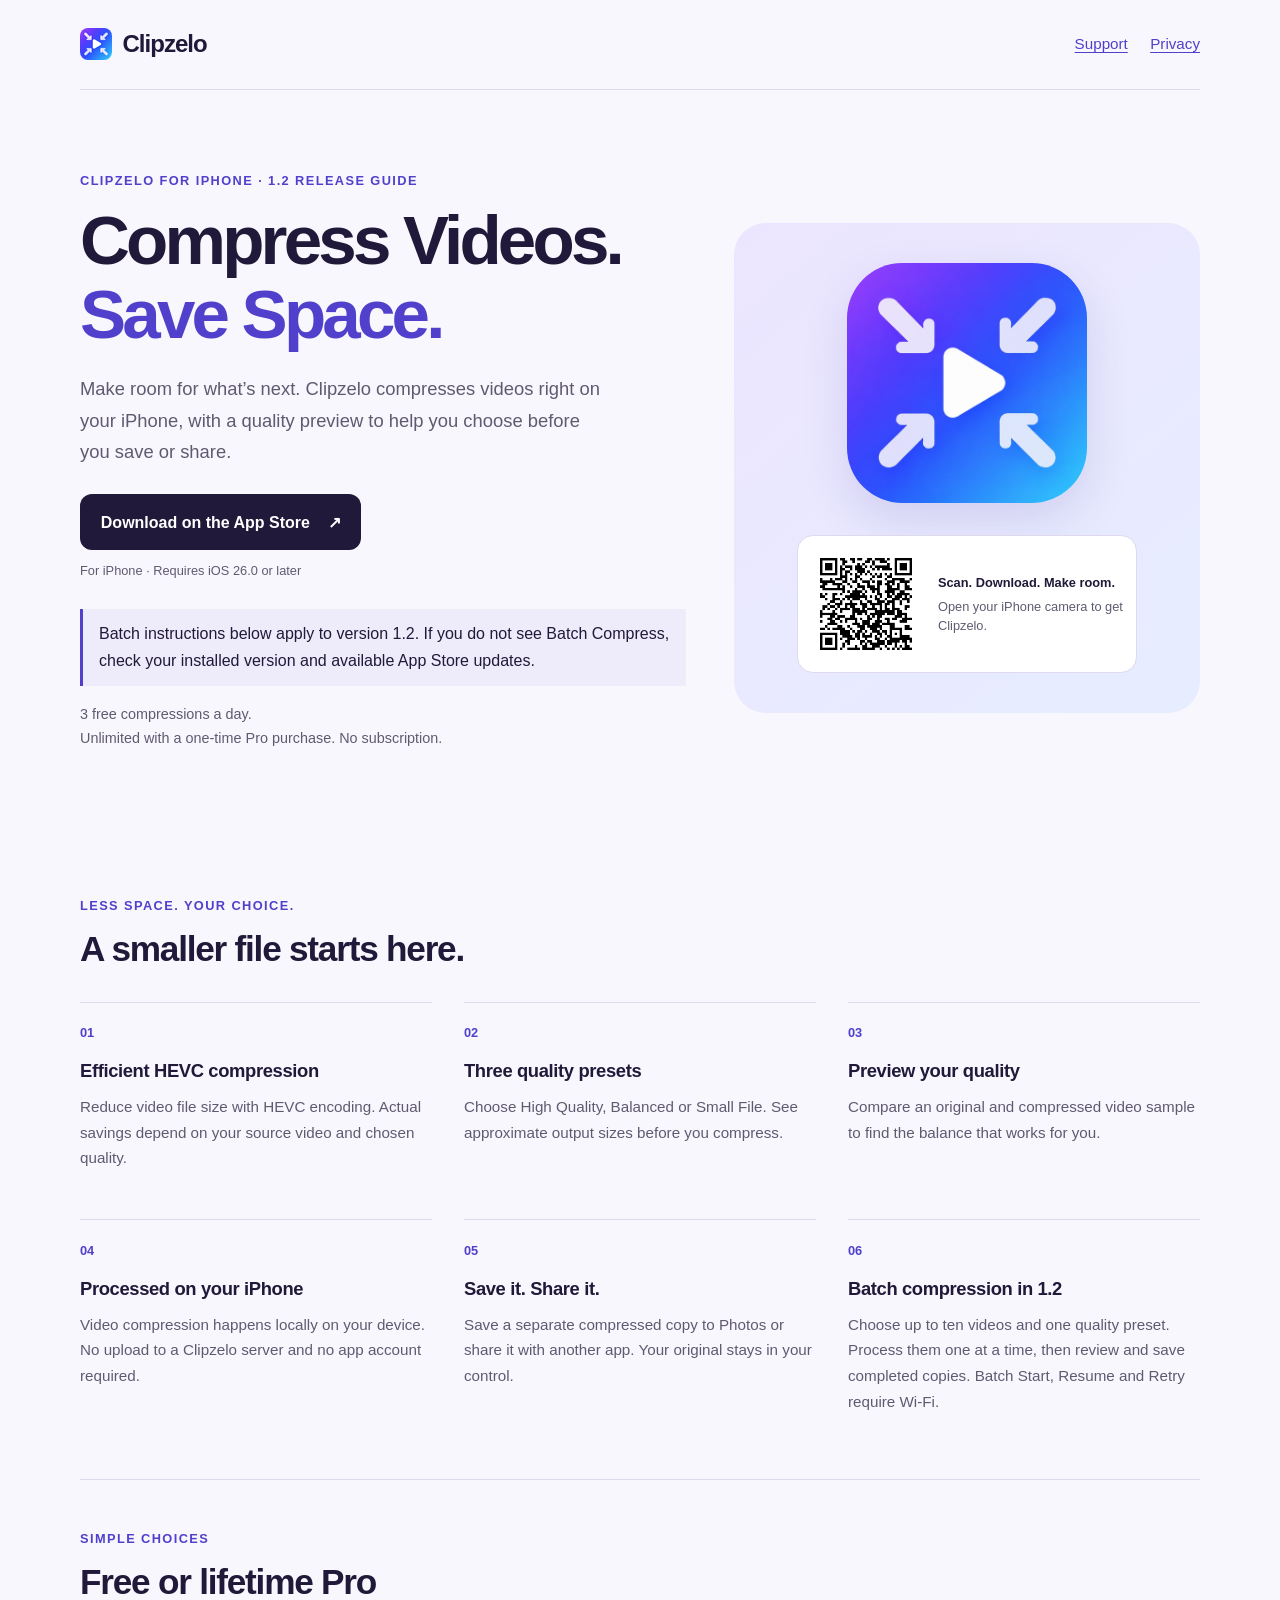
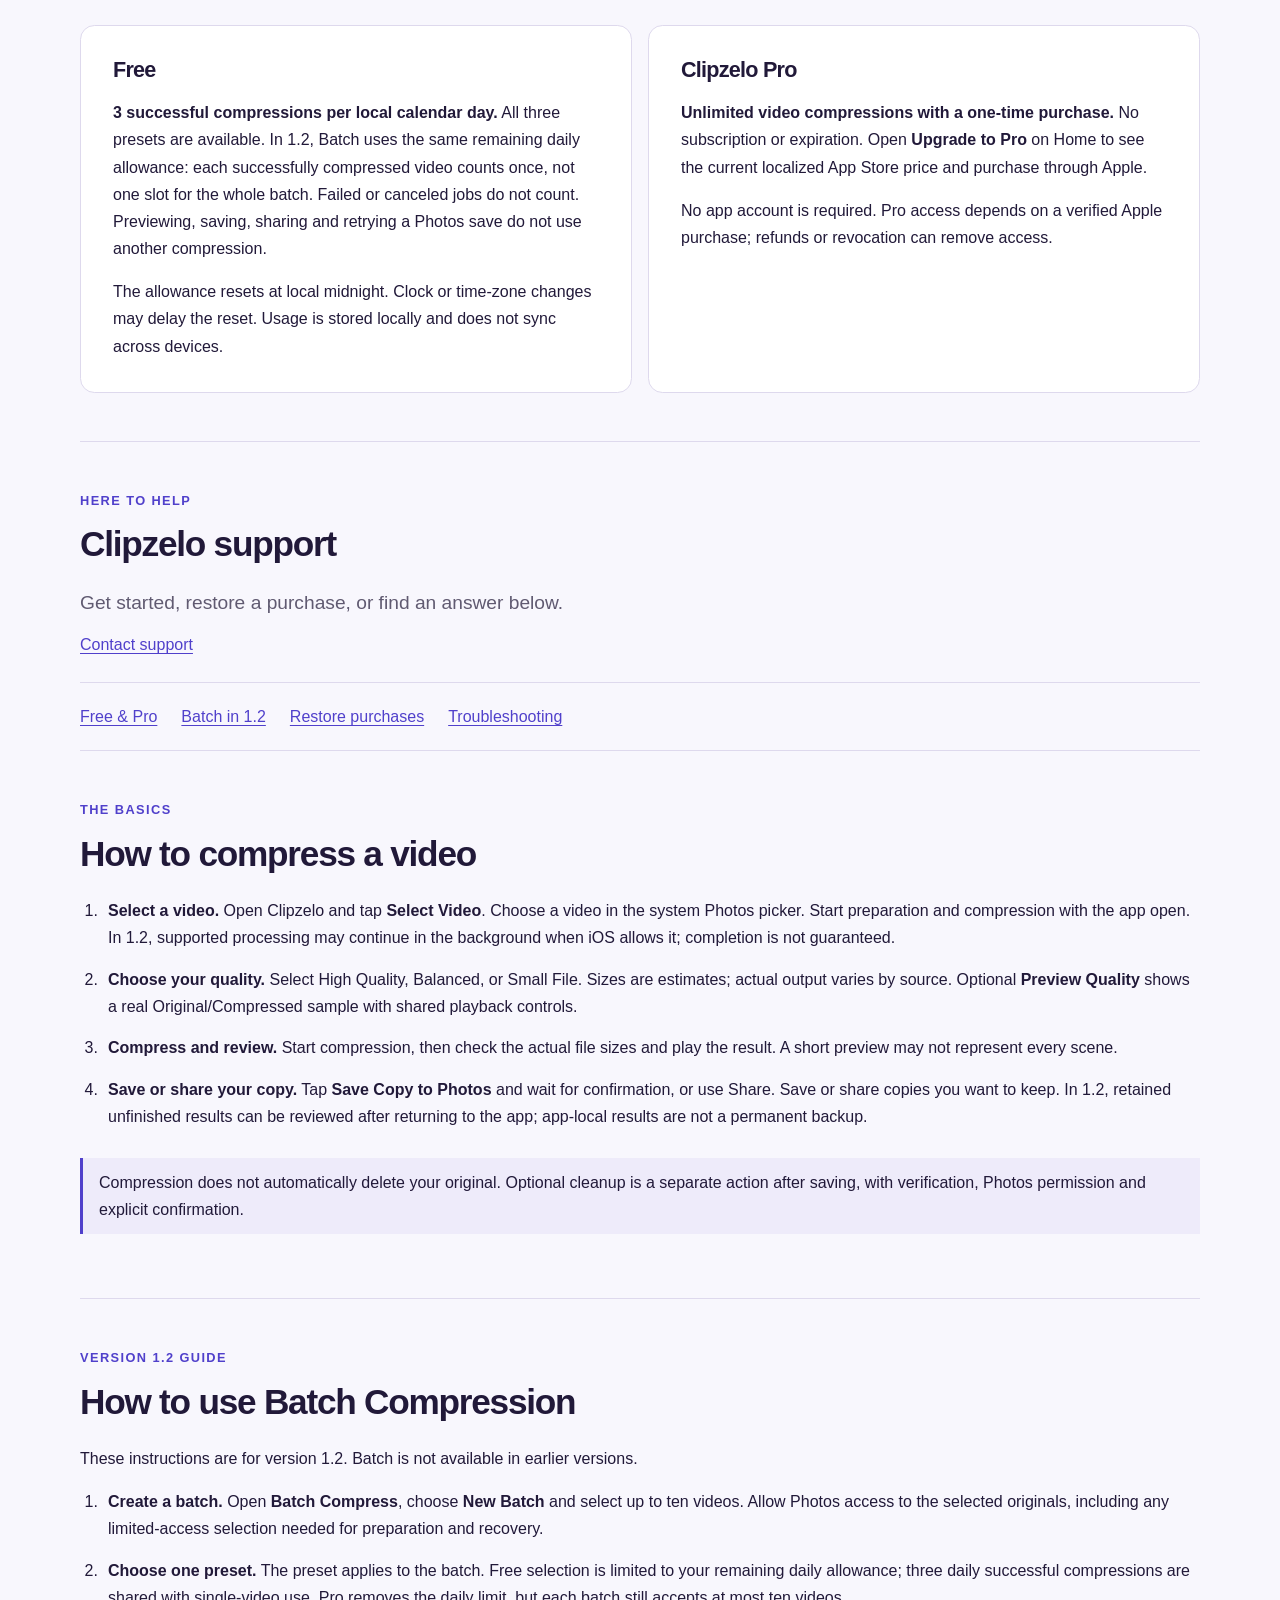
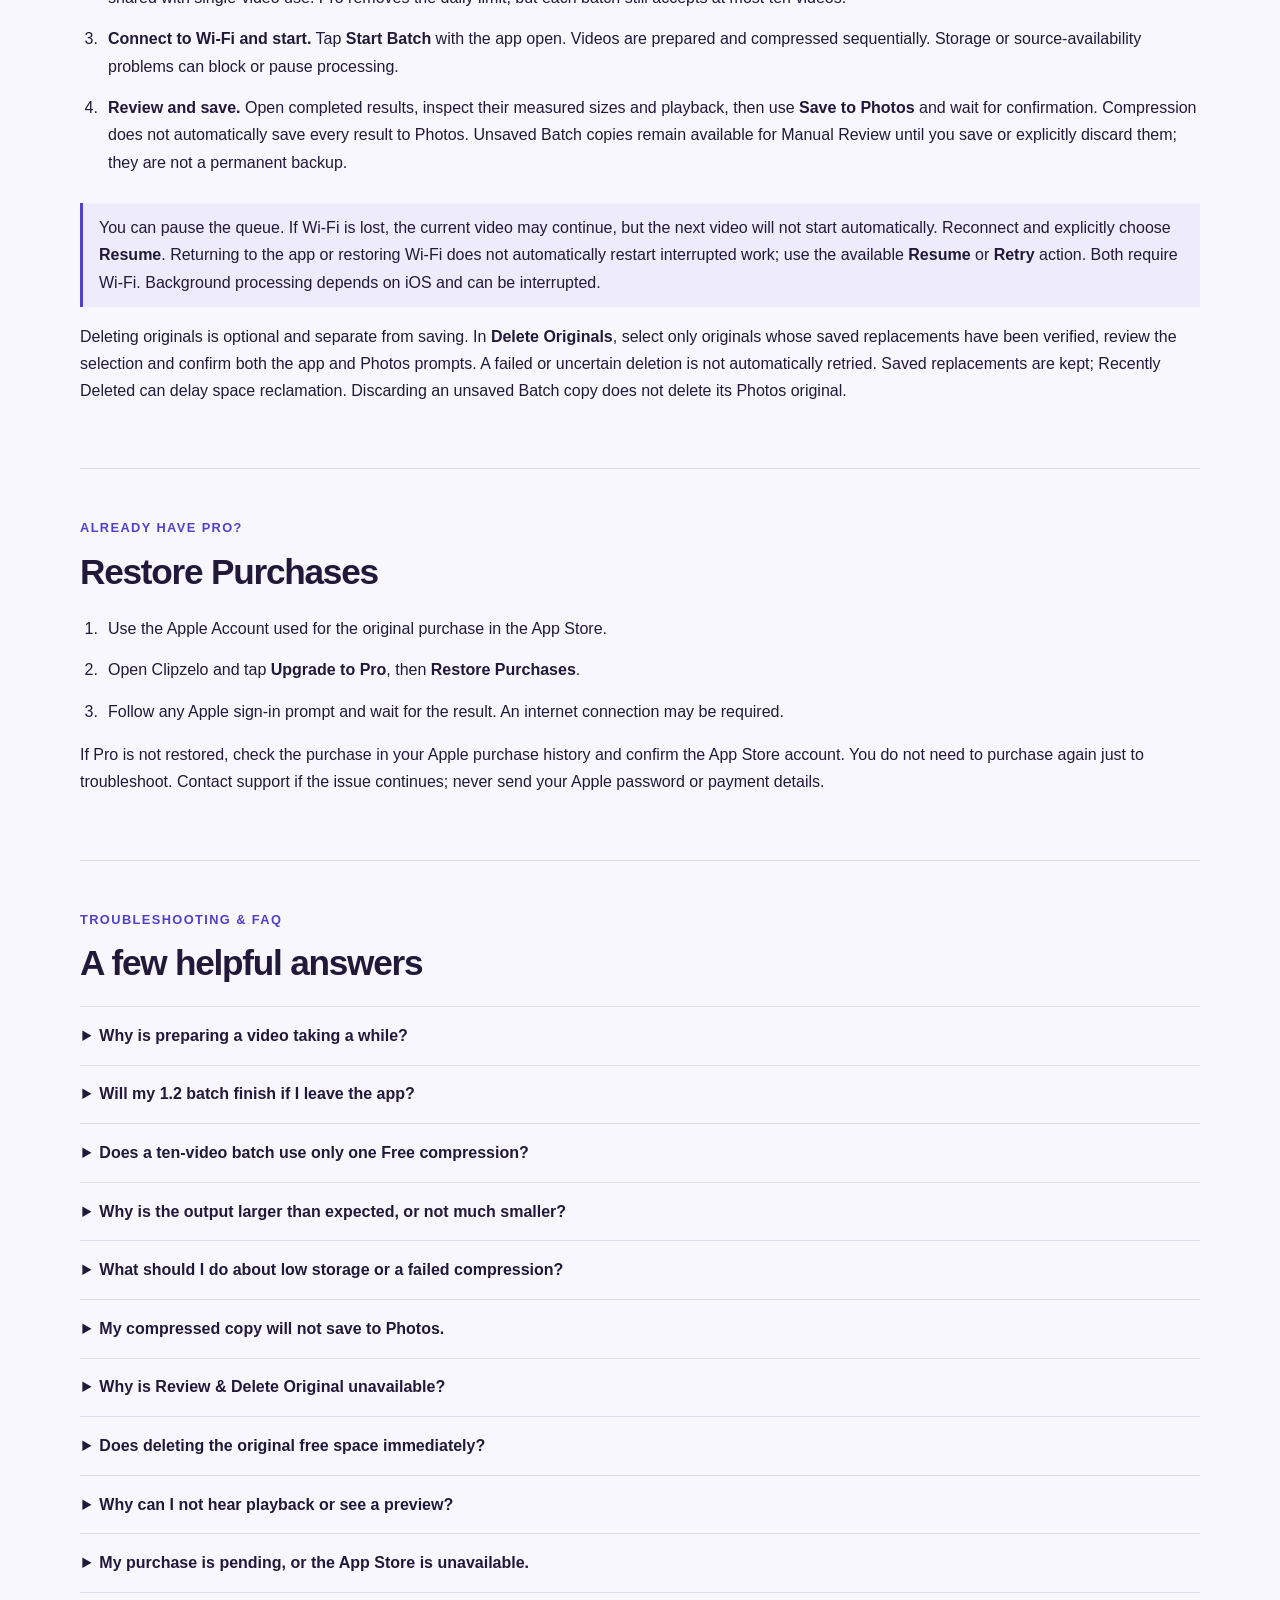
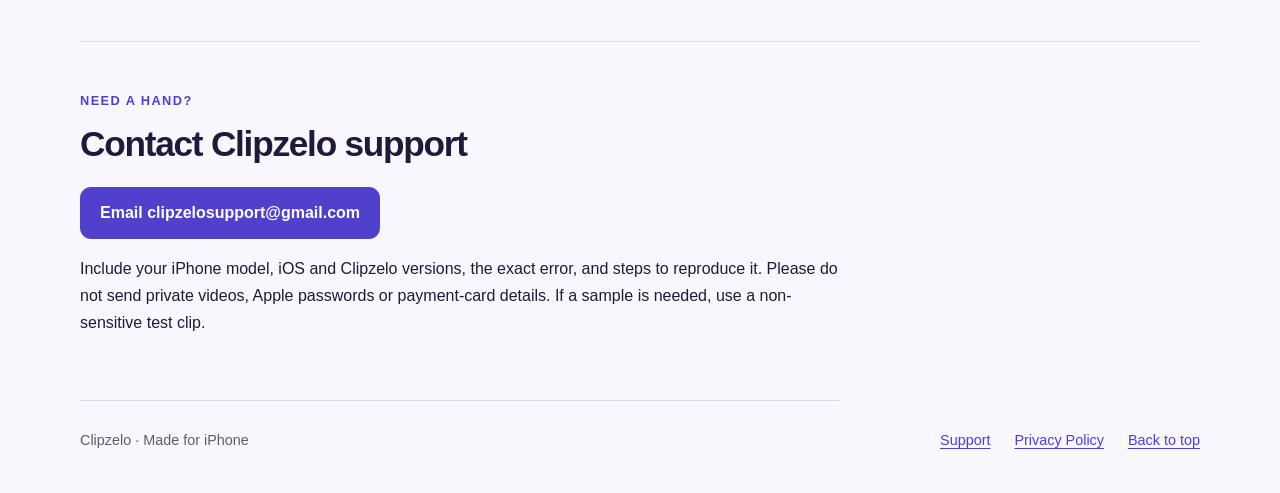
==== commit 5bd71176: "Prepare version 1.2 Batch support guide and FAQs" ====
--- a/index.html
+++ b/index.html
@@ -30,11 +30,12 @@
   <main id="main" class="wrap">
     <section class="hero" aria-labelledby="welcome">
       <div class="hero-copy">
-        <p class="eyebrow">Now on the App Store · v1.0</p>
+        <p class="eyebrow">Clipzelo for iPhone · 1.2 release guide</p>
         <h1 id="welcome">Compress Videos.<br><span>Save Space.</span></h1>
         <p class="lead">Make room for what’s next. Clipzelo compresses videos right on your iPhone, with a quality preview to help you choose before you save or share.</p>
         <a class="store-link" href="https://apps.apple.com/us/app/clipzelo-video-compressor/id6824147929">Download on the App Store <span aria-hidden="true">↗</span></a>
         <p class="download-note">For iPhone · Requires iOS 26.0 or later</p>
+        <p class="note">Batch instructions below apply to version 1.2. If you do not see Batch Compress, check your installed version and available App Store updates.</p>
         <p class="hero-plan">3 free compressions a day.<br>Unlimited with a one-time Pro purchase. No subscription.</p>
       </div>
       <div class="hero-art">
@@ -54,12 +55,13 @@
         <article><span class="feature-number" aria-hidden="true">03</span><h3>Preview your quality</h3><p>Compare an original and compressed video sample to find the balance that works for you.</p></article>
         <article><span class="feature-number" aria-hidden="true">04</span><h3>Processed on your iPhone</h3><p>Video compression happens locally on your device. No upload to a Clipzelo server and no app account required.</p></article>
         <article><span class="feature-number" aria-hidden="true">05</span><h3>Save it. Share it.</h3><p>Save a separate compressed copy to Photos or share it with another app. Your original stays in your control.</p></article>
+        <article><span class="feature-number" aria-hidden="true">06</span><h3>Batch compression in 1.2</h3><p>Choose up to ten videos and one quality preset. Process them one at a time, then review and save completed copies. Batch Start, Resume and Retry require Wi-Fi.</p></article>
       </div>
     </section>
     <section id="plans" aria-labelledby="plans-title">
       <p class="eyebrow">Simple choices</p><h2 id="plans-title">Free or lifetime Pro</h2>
       <div class="plans">
-        <article><h3>Free</h3><p><strong>3 successful compressions per local calendar day.</strong> All three presets are available. Failed or canceled jobs do not count. Previewing, saving, sharing and retrying a Photos save do not use another compression.</p><p>The allowance resets at local midnight. Clock or time-zone changes may delay the reset. Usage is stored locally and does not sync across devices.</p></article>
+        <article><h3>Free</h3><p><strong>3 successful compressions per local calendar day.</strong> All three presets are available. In 1.2, Batch uses the same remaining daily allowance: each successfully compressed video counts once, not one slot for the whole batch. Failed or canceled jobs do not count. Previewing, saving, sharing and retrying a Photos save do not use another compression.</p><p>The allowance resets at local midnight. Clock or time-zone changes may delay the reset. Usage is stored locally and does not sync across devices.</p></article>
         <article><h3>Clipzelo Pro</h3><p><strong>Unlimited video compressions with a one-time purchase.</strong> No subscription or expiration. Open <em>Upgrade to Pro</em> on Home to see the current localized App Store price and purchase through Apple.</p><p>No app account is required. Pro access depends on a verified Apple purchase; refunds or revocation can remove access.</p></article>
       </div>
     </section>
@@ -68,16 +70,28 @@
       <p class="lead">Get started, restore a purchase, or find an answer below.</p>
       <a href="#contact">Contact support</a>
     </section>
-    <div class="section-nav" aria-label="On this page"><a href="#plans">Free &amp; Pro</a><a href="#restore">Restore purchases</a><a href="#faq">Troubleshooting</a></div>
+    <div class="section-nav" aria-label="On this page"><a href="#plans">Free &amp; Pro</a><a href="#batch">Batch in 1.2</a><a href="#restore">Restore purchases</a><a href="#faq">Troubleshooting</a></div>
     <section id="getting-started" aria-labelledby="steps-title">
       <p class="eyebrow">The basics</p><h2 id="steps-title">How to compress a video</h2>
       <ol class="steps">
-        <li><strong>Select a video.</strong> Open Clipzelo and tap <em>Select Video</em>. Choose a video in the system Photos picker. Keep the app open while preparing and compressing.</li>
+        <li><strong>Select a video.</strong> Open Clipzelo and tap <em>Select Video</em>. Choose a video in the system Photos picker. Start preparation and compression with the app open. In 1.2, supported processing may continue in the background when iOS allows it; completion is not guaranteed.</li>
         <li><strong>Choose your quality.</strong> Select High Quality, Balanced, or Small File. Sizes are estimates; actual output varies by source. Optional <em>Preview Quality</em> shows a real Original/Compressed sample with shared playback controls.</li>
         <li><strong>Compress and review.</strong> Start compression, then check the actual file sizes and play the result. A short preview may not represent every scene.</li>
-        <li><strong>Save or share your copy.</strong> Tap <em>Save Copy to Photos</em> and wait for confirmation, or use Share. Save or share before starting another video or leaving the app; temporary results are not a permanent library.</li>
+        <li><strong>Save or share your copy.</strong> Tap <em>Save Copy to Photos</em> and wait for confirmation, or use Share. Save or share copies you want to keep. In 1.2, retained unfinished results can be reviewed after returning to the app; app-local results are not a permanent backup.</li>
       </ol>
       <p class="note">Compression does not automatically delete your original. Optional cleanup is a separate action after saving, with verification, Photos permission and explicit confirmation.</p>
+    </section>
+    <section id="batch" aria-labelledby="batch-title">
+      <p class="eyebrow">Version 1.2 guide</p><h2 id="batch-title">How to use Batch Compression</h2>
+      <p>These instructions are for version 1.2. Batch is not available in earlier versions.</p>
+      <ol class="steps">
+        <li><strong>Create a batch.</strong> Open <em>Batch Compress</em>, choose <em>New Batch</em> and select up to ten videos. Allow Photos access to the selected originals, including any limited-access selection needed for preparation and recovery.</li>
+        <li><strong>Choose one preset.</strong> The preset applies to the batch. Free selection is limited to your remaining daily allowance; three daily successful compressions are shared with single-video use. Pro removes the daily limit, but each batch still accepts at most ten videos.</li>
+        <li><strong>Connect to Wi-Fi and start.</strong> Tap <em>Start Batch</em> with the app open. Videos are prepared and compressed sequentially. Storage or source-availability problems can block or pause processing.</li>
+        <li><strong>Review and save.</strong> Open completed results, inspect their measured sizes and playback, then use <em>Save to Photos</em> and wait for confirmation. Compression does not automatically save every result to Photos. Unsaved Batch copies remain available for Manual Review until you save or explicitly discard them; they are not a permanent backup.</li>
+      </ol>
+      <p class="note">You can pause the queue. If Wi-Fi is lost, the current video may continue, but the next video will not start automatically. Reconnect and explicitly choose <em>Resume</em>. Returning to the app or restoring Wi-Fi does not automatically restart interrupted work; use the available <em>Resume</em> or <em>Retry</em> action. Both require Wi-Fi. Background processing depends on iOS and can be interrupted.</p>
+      <p>Deleting originals is optional and separate from saving. In <em>Delete Originals</em>, select only originals whose saved replacements have been verified, review the selection and confirm both the app and Photos prompts. A failed or uncertain deletion is not automatically retried. Saved replacements are kept; Recently Deleted can delay space reclamation. Discarding an unsaved Batch copy does not delete its Photos original.</p>
     </section>
     <section id="restore" aria-labelledby="restore-title">
       <p class="eyebrow">Already have Pro?</p><h2 id="restore-title">Restore Purchases</h2>
@@ -90,7 +104,9 @@
     </section>
     <section id="faq" aria-labelledby="faq-title">
       <p class="eyebrow">Troubleshooting &amp; FAQ</p><h2 id="faq-title">A few helpful answers</h2>
-      <details><summary>Why is preparing a video taking a while?</summary><p>A video may need to be retrieved from iCloud Photos before Clipzelo can analyze it. Progress can be indeterminate; a delay alone does not prove a download is happening. Check connectivity and free storage. Cancel returns you to selection, but Photos may continue its underlying transfer. Photos may use cellular under your system settings; Clipzelo does not offer a Wi-Fi-only guarantee.</p></details>
+      <details><summary>Why is preparing a video taking a while?</summary><p>A video may need to be retrieved from iCloud Photos before Clipzelo can analyze it. Progress can be indeterminate; a delay alone does not prove a download is happening. Check connectivity and free storage. Cancel returns you to selection, but Photos may continue its underlying transfer. Single-video preparation may use cellular under your system settings. In 1.2, Batch Start, Resume and Retry require an available Wi-Fi connection. Wi-Fi does not guarantee that an iCloud video is available, and Clipzelo does not control all Photos network transfers.</p></details>
+      <details><summary>Will my 1.2 batch finish if I leave the app?</summary><p>iOS may allow supported work to continue and show system-managed progress, but it can interrupt or decline background processing. Return to Clipzelo to inspect the queue. Interrupted work needs the available Resume or Retry action over Wi-Fi; force-quitting is not a way to keep processing. Completed unsaved results remain for Manual Review through normal relaunch, but app deletion or storage failure can remove app-local data.</p></details>
+      <details><summary>Does a ten-video batch use only one Free compression?</summary><p>No. In 1.2, each successful video uses one of the same three daily Free compressions used by single-video mode. Check your remaining allowance before starting. Preparing, failing or canceling a job does not count as a successful compression, and saving or deleting an original does not spend another slot.</p></details>
       <details><summary>Why is the output larger than expected, or not much smaller?</summary><p>Estimates are approximate. Source codec, bitrate, resolution, frame rate, audio and HDR affect the result. An already efficient video may not shrink or may get larger. Try a different preset and review its actual result; smaller files can trade away visual detail. There is no guaranteed compression ratio.</p></details>
       <details><summary>What should I do about low storage or a failed compression?</summary><p>Free space in iPhone Settings, close other storage-heavy tasks and retry with a disposable or shorter video to isolate the issue. Temporary source, output and Photos-save copies can require more space than the final file. Clipzelo's storage estimates are approximate. Original videos are never automatically deleted to recover space.</p></details>
       <details><summary>My compressed copy will not save to Photos.</summary><p>Check available storage and Clipzelo's Photos permission in iPhone Settings. Retry saving from the existing result if available, or use Share to save elsewhere. A failed Photos save is not a saved copy. Do not delete the original unless you have reviewed a successfully saved copy.</p></details>
